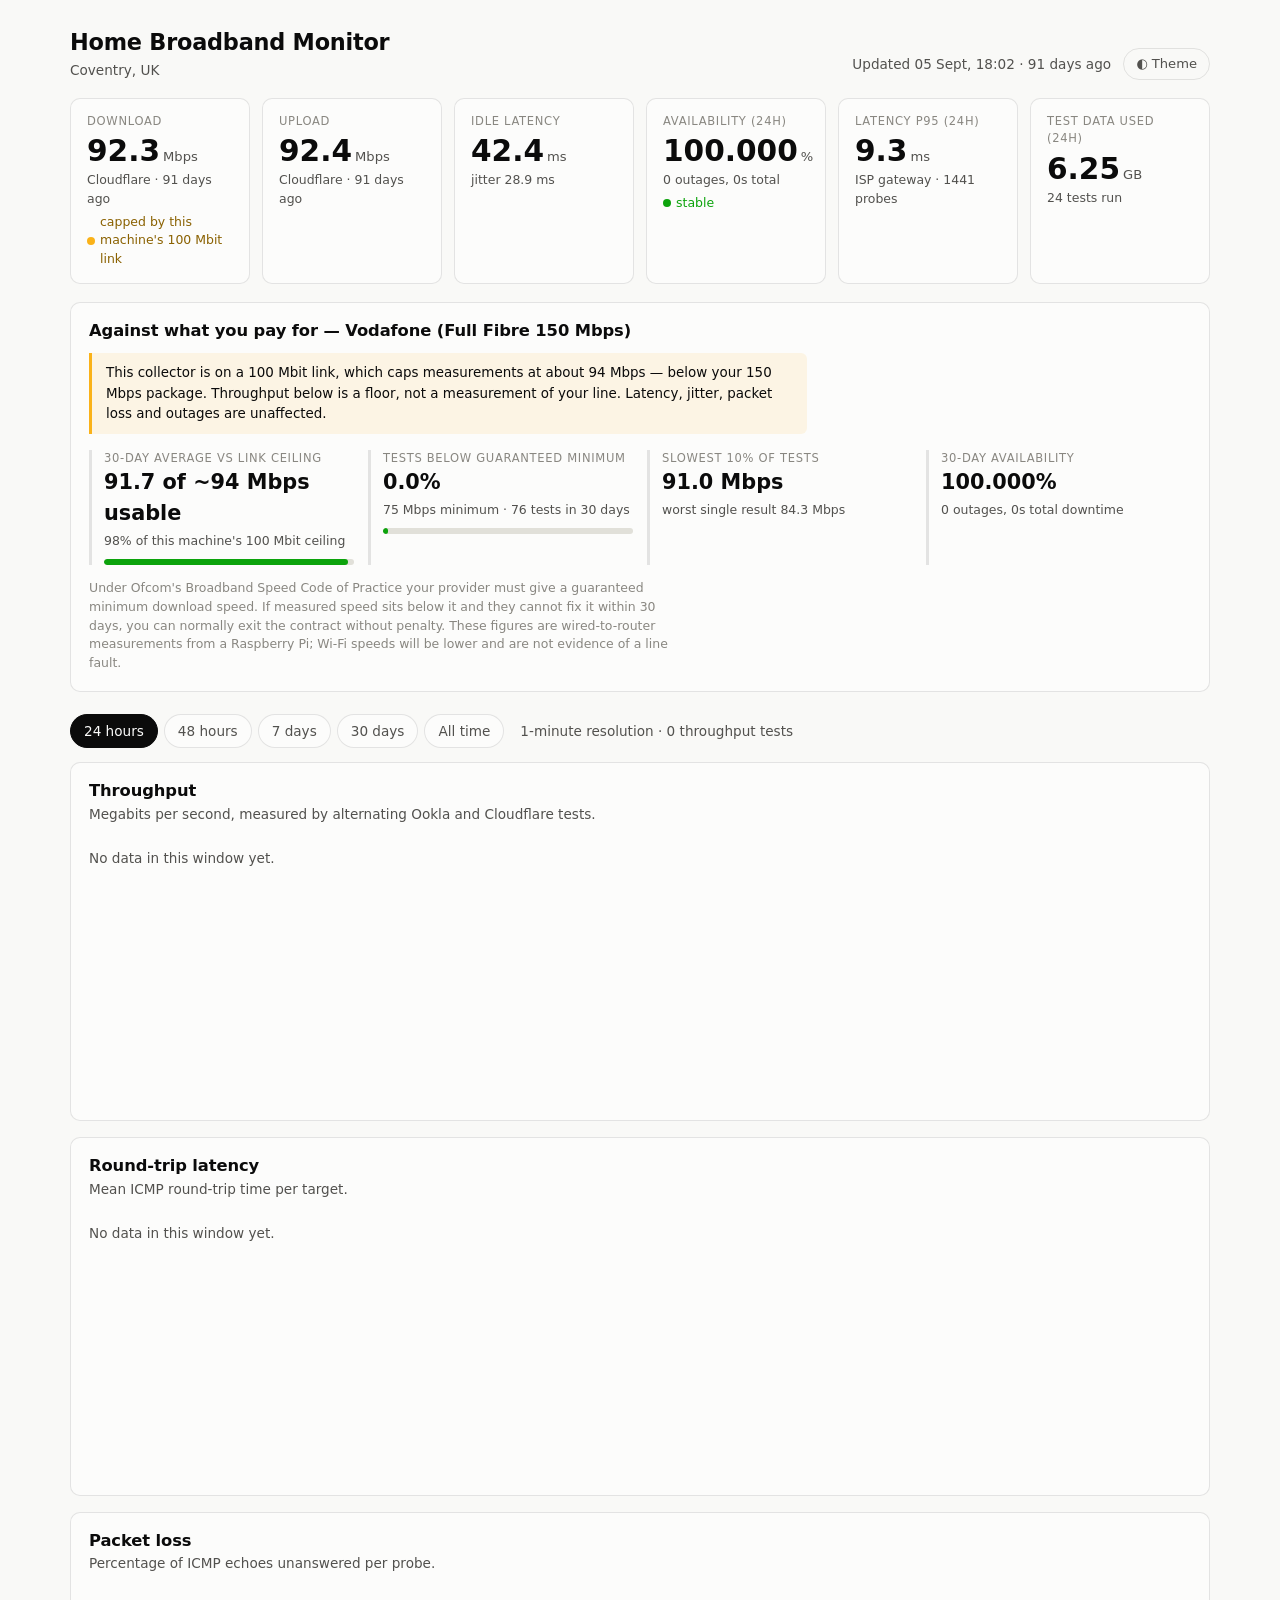
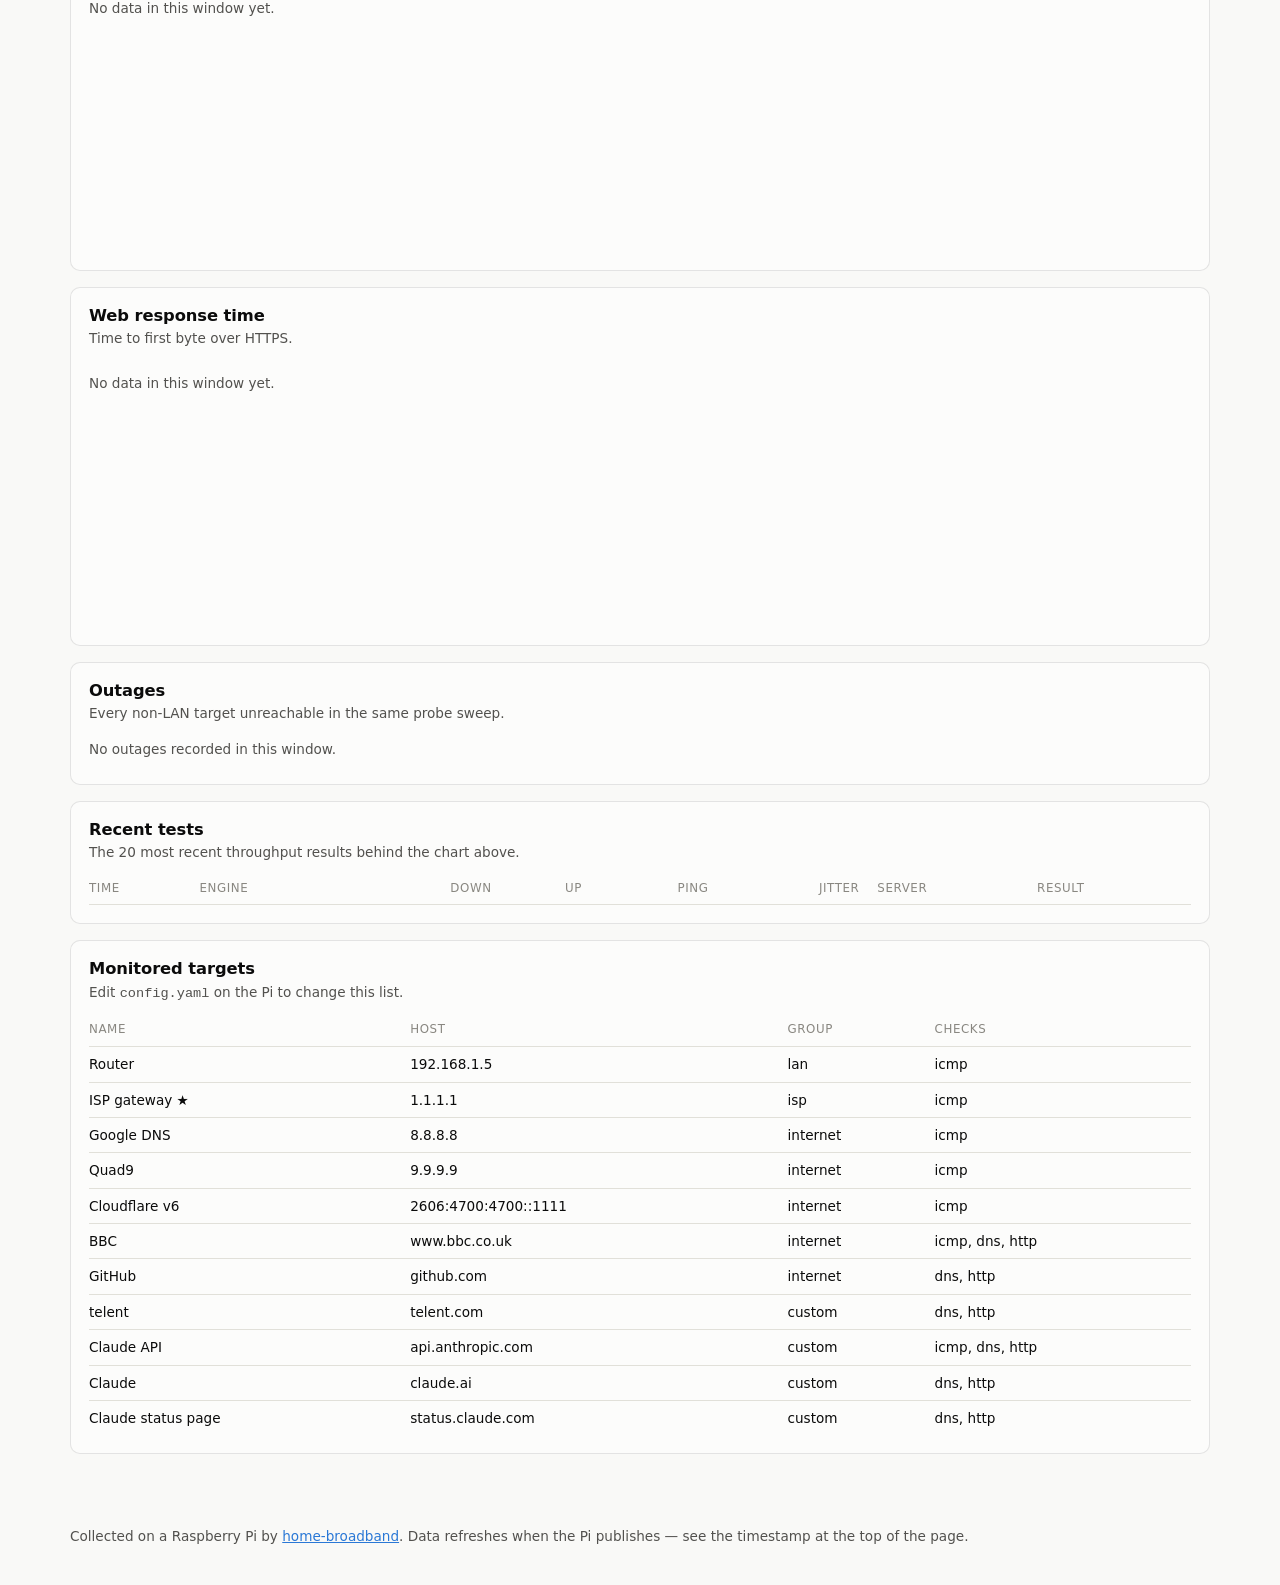
==== index.html @ ff3b15b9 "data: broadband snapshot 2026-09-05 17:02 UTC" ====
<!doctype html>
<html lang="en">
<head>
<meta charset="utf-8">
<meta name="viewport" content="width=device-width, initial-scale=1">
<title>Home Broadband Monitor</title>
<meta name="description" content="Continuous broadband throughput, latency and packet-loss monitoring.">
<meta name="color-scheme" content="light dark">
<link rel="stylesheet" href="vendor/uPlot.min.css">
<link rel="stylesheet" href="style.css">
<link rel="icon" href="data:image/svg+xml,<svg xmlns='http://www.w3.org/2000/svg' viewBox='0 0 100 100'><text y='.9em' font-size='90'>&#128225;</text></svg>">
</head>
<body data-palette="#2a78d6,#eb6834,#1baf7a,#eda100,#e87ba4,#008300,#4a3aa7,#e34948">

<header class="topbar">
  <div class="topbar-main">
    <h1 id="site-title">Home Broadband Monitor</h1>
    <p id="site-subtitle" class="muted"></p>
  </div>
  <div class="topbar-side">
    <p class="muted" id="generated">Loading…</p>
    <button id="theme-toggle" type="button" class="ghost-btn" aria-label="Toggle colour theme">
      <span aria-hidden="true">◐</span> Theme
    </button>
  </div>
</header>

<main>
  <section id="tiles" class="tiles" aria-label="Current status"></section>

  <section class="panel" id="sla-panel" hidden>
    <h2>Against what you pay for</h2>
    <p id="sla-banner" class="banner" hidden></p>
    <div id="sla-body" class="sla-grid"></div>
    <p class="footnote">
      Under Ofcom's Broadband Speed Code of Practice your provider must give a
      guaranteed minimum download speed. If measured speed sits below it and they
      cannot fix it within 30 days, you can normally exit the contract without penalty.
      These figures are wired-to-router measurements from a Raspberry Pi; Wi-Fi speeds
      will be lower and are not evidence of a line fault.
    </p>
  </section>

  <div class="controls" role="group" aria-label="Time range">
    <div class="range-buttons" id="range-buttons">
      <button type="button" data-range="24h" class="active">24 hours</button>
      <button type="button" data-range="48h">48 hours</button>
      <button type="button" data-range="7d">7 days</button>
      <button type="button" data-range="30d">30 days</button>
      <button type="button" data-range="all">All time</button>
    </div>
    <p class="muted" id="range-note"></p>
  </div>

  <section class="panel chart-panel">
    <div class="chart-head">
      <h2>Throughput</h2>
      <p class="muted">Megabits per second, measured by alternating Ookla and Cloudflare tests.</p>
    </div>
    <div class="legend" id="legend-speed"></div>
    <div class="chart" id="chart-speed"></div>
  </section>

  <section class="panel chart-panel">
    <div class="chart-head">
      <h2>Round-trip latency</h2>
      <p class="muted">Mean ICMP round-trip time per target. <span id="latency-note"></span></p>
    </div>
    <div class="legend" id="legend-latency"></div>
    <div class="chart" id="chart-latency"></div>
  </section>

  <section class="panel chart-panel">
    <div class="chart-head">
      <h2>Packet loss</h2>
      <p class="muted">Percentage of ICMP echoes unanswered per probe.</p>
    </div>
    <div class="legend" id="legend-loss"></div>
    <div class="chart" id="chart-loss"></div>
  </section>

  <section class="panel chart-panel" id="ttfb-panel" hidden>
    <div class="chart-head">
      <h2>Web response time</h2>
      <p class="muted">Time to first byte over HTTPS.</p>
    </div>
    <div class="legend" id="legend-ttfb"></div>
    <div class="chart" id="chart-ttfb"></div>
  </section>

  <section class="panel">
    <div class="chart-head">
      <h2>Outages</h2>
      <p class="muted">Every non-LAN target unreachable in the same probe sweep.</p>
    </div>
    <div class="table-wrap"><table id="outages-table"><thead><tr>
      <th scope="col">Started</th><th scope="col">Ended</th><th scope="col">Duration</th>
    </tr></thead><tbody></tbody></table></div>
    <p class="muted empty" id="outages-empty" hidden>No outages recorded in this window.</p>
  </section>

  <section class="panel">
    <div class="chart-head">
      <h2>Recent tests</h2>
      <p class="muted">The 20 most recent throughput results behind the chart above.</p>
    </div>
    <div class="table-wrap"><table id="tests-table"><thead><tr>
      <th scope="col">Time</th><th scope="col">Engine</th>
      <th scope="col" class="num">Down</th><th scope="col" class="num">Up</th>
      <th scope="col" class="num">Ping</th><th scope="col" class="num">Jitter</th>
      <th scope="col">Server</th><th scope="col">Result</th>
    </tr></thead><tbody></tbody></table></div>
  </section>

  <section class="panel" id="targets-panel">
    <div class="chart-head">
      <h2>Monitored targets</h2>
      <p class="muted">Edit <code>config.yaml</code> on the Pi to change this list.</p>
    </div>
    <div class="table-wrap"><table id="targets-table"><thead><tr>
      <th scope="col">Name</th><th scope="col">Host</th>
      <th scope="col">Group</th><th scope="col">Checks</th>
    </tr></thead><tbody></tbody></table></div>
  </section>
</main>

<footer>
  <p class="muted">
    Collected on a Raspberry Pi by
    <a href="https://github.com/mmorrow24work/home-broadband">home-broadband</a>.
    Data refreshes when the Pi publishes — see the timestamp at the top of the page.
  </p>
</footer>

<div id="tooltip" class="tooltip" hidden></div>

<script src="vendor/uPlot.iife.min.js"></script>
<script src="app.js"></script>
</body>
</html>
---- vendor/uPlot.min.css ----
.uplot, .uplot *, .uplot *::before, .uplot *::after {box-sizing: border-box;}.uplot {font-family: system-ui, -apple-system, "Segoe UI", Roboto, "Helvetica Neue", Arial, "Noto Sans", sans-serif, "Apple Color Emoji", "Segoe UI Emoji", "Segoe UI Symbol", "Noto Color Emoji";line-height: 1.5;width: min-content;}.u-title {text-align: center;font-size: 18px;font-weight: bold;}.u-wrap {position: relative;user-select: none;}.u-over, .u-under {position: absolute;}.u-under {overflow: hidden;}.uplot canvas {display: block;position: relative;width: 100%;height: 100%;}.u-axis {position: absolute;}.u-legend {font-size: 14px;margin: auto;text-align: center;}.u-inline {display: block;}.u-inline * {display: inline-block;}.u-inline tr {margin-right: 16px;}.u-legend th {font-weight: 600;}.u-legend th > * {vertical-align: middle;display: inline-block;}.u-legend .u-marker {width: 1em;height: 1em;margin-right: 4px;background-clip: padding-box !important;}.u-inline.u-live th::after {content: ":";vertical-align: middle;}.u-inline:not(.u-live) .u-value {display: none;}.u-series > * {padding: 4px;}.u-series th {cursor: pointer;}.u-legend .u-off > * {opacity: 0.3;}.u-select {background: rgba(0,0,0,0.07);position: absolute;pointer-events: none;}.u-cursor-x, .u-cursor-y {position: absolute;left: 0;top: 0;pointer-events: none;will-change: transform;}.u-hz .u-cursor-x, .u-vt .u-cursor-y {height: 100%;border-right: 1px dashed #607D8B;}.u-hz .u-cursor-y, .u-vt .u-cursor-x {width: 100%;border-bottom: 1px dashed #607D8B;}.u-cursor-pt {position: absolute;top: 0;left: 0;border-radius: 50%;border: 0 solid;pointer-events: none;will-change: transform;/*this has to be !important since we set inline "background" shorthand */background-clip: padding-box !important;}.u-axis.u-off, .u-select.u-off, .u-cursor-x.u-off, .u-cursor-y.u-off, .u-cursor-pt.u-off {display: none;}
---- style.css ----
/* home-broadband dashboard
   Palette: the validated reference instance (see docs/DESIGN.md).
   Light values on :root; dark values declared under BOTH the OS media query and
   the [data-theme="dark"] scope so the toggle wins in either direction. */

:root {
  color-scheme: light;

  --surface-1: #fcfcfb;      /* chart surface  */
  --plane:     #f9f9f7;      /* page plane     */
  --ink-1:     #0b0b0b;
  --ink-2:     #52514e;
  --ink-muted: #898781;
  --grid:      #e1e0d9;
  --axis:      #c3c2b7;
  --border:    rgba(11, 11, 11, 0.10);

  --series-1: #2a78d6;  /* blue    */
  --series-2: #eb6834;  /* orange  */
  --series-3: #1baf7a;  /* aqua    */
  --series-4: #eda100;  /* yellow  */
  --series-5: #e87ba4;  /* magenta */
  --series-6: #008300;  /* green   */
  --series-7: #4a3aa7;  /* violet  */
  --series-8: #e34948;  /* red     */

  --good:     #0ca30c;
  --warning:  #fab219;
  --serious:  #ec835a;
  --critical: #d03b3b;

  --radius: 10px;
  --font: system-ui, -apple-system, "Segoe UI", sans-serif;
}

@media (prefers-color-scheme: dark) {
  :root:where(:not([data-theme="light"])) {
    color-scheme: dark;
    --surface-1: #1a1a19;
    --plane:     #0d0d0d;
    --ink-1:     #ffffff;
    --ink-2:     #c3c2b7;
    --ink-muted: #898781;
    --grid:      #2c2c2a;
    --axis:      #383835;
    --border:    rgba(255, 255, 255, 0.10);
    --series-1: #3987e5;
    --series-2: #d95926;
    --series-3: #199e70;
    --series-4: #c98500;
    --series-5: #d55181;
    --series-6: #008300;
    --series-7: #9085e9;
    --series-8: #e66767;
  }
}

:root[data-theme="dark"] {
  color-scheme: dark;
  --surface-1: #1a1a19;
  --plane:     #0d0d0d;
  --ink-1:     #ffffff;
  --ink-2:     #c3c2b7;
  --ink-muted: #898781;
  --grid:      #2c2c2a;
  --axis:      #383835;
  --border:    rgba(255, 255, 255, 0.10);
  --series-1: #3987e5;
  --series-2: #d95926;
  --series-3: #199e70;
  --series-4: #c98500;
  --series-5: #d55181;
  --series-6: #008300;
  --series-7: #9085e9;
  --series-8: #e66767;
}

* { box-sizing: border-box; }

body {
  margin: 0;
  font-family: var(--font);
  font-size: 15px;
  line-height: 1.5;
  color: var(--ink-1);
  background: var(--plane);
  -webkit-font-smoothing: antialiased;
}

main { max-width: 1180px; margin: 0 auto; padding: 0 20px 56px; }

h1 { font-size: 1.4rem; margin: 0; letter-spacing: -0.01em; }
h2 { font-size: 1.02rem; margin: 0; letter-spacing: -0.005em; }
p  { margin: 0; }
a  { color: var(--series-1); }

.muted { color: var(--ink-2); font-size: 0.85rem; }
.footnote { color: var(--ink-muted); font-size: 0.78rem; margin-top: 14px; max-width: 76ch; }

/* ---------- top bar ---------- */
.topbar {
  display: flex; flex-wrap: wrap; gap: 12px;
  align-items: flex-end; justify-content: space-between;
  max-width: 1180px; margin: 0 auto; padding: 26px 20px 18px;
}
.topbar-side { display: flex; align-items: center; gap: 12px; }

.ghost-btn {
  font: inherit; font-size: 0.82rem; color: var(--ink-2);
  background: transparent; border: 1px solid var(--border);
  border-radius: 999px; padding: 5px 12px; cursor: pointer;
}
.ghost-btn:hover { background: var(--surface-1); color: var(--ink-1); }

/* ---------- stat tiles ---------- */
.tiles {
  display: grid; gap: 12px; margin-bottom: 18px;
  grid-template-columns: repeat(auto-fit, minmax(168px, 1fr));
}
.tile {
  background: var(--surface-1); border: 1px solid var(--border);
  border-radius: var(--radius); padding: 14px 16px;
}
.tile-label {
  font-size: 0.72rem; text-transform: uppercase; letter-spacing: 0.06em;
  color: var(--ink-muted);
}
.tile-value { font-size: 1.85rem; font-weight: 600; line-height: 1.15; margin-top: 4px; }
.tile-value .unit { font-size: 0.82rem; font-weight: 500; color: var(--ink-2); margin-left: 3px; }
.tile-sub { font-size: 0.78rem; color: var(--ink-2); margin-top: 3px; }
.tile-status { display: inline-flex; align-items: center; gap: 5px; font-size: 0.78rem; margin-top: 4px; }
.dot { width: 8px; height: 8px; border-radius: 50%; flex: none; }
.s-good     { color: var(--good); }     .s-good .dot     { background: var(--good); }
.s-warning  { color: #8a6100; }         .s-warning .dot  { background: var(--warning); }
.s-critical { color: var(--critical); } .s-critical .dot { background: var(--critical); }
:root[data-theme="dark"] .s-warning { color: var(--warning); }
@media (prefers-color-scheme: dark) {
  :root:where(:not([data-theme="light"])) .s-warning { color: var(--warning); }
}

/* ---------- panels ---------- */
.panel {
  background: var(--surface-1); border: 1px solid var(--border);
  border-radius: var(--radius); padding: 16px 18px 18px; margin-bottom: 16px;
}
.chart-head { margin-bottom: 10px; }
.chart { width: 100%; min-height: 260px; }

.banner {
  border-left: 3px solid var(--warning);
  background: color-mix(in srgb, var(--warning) 10%, transparent);
  border-radius: 0 6px 6px 0;
  padding: 10px 14px; margin: 10px 0 16px;
  font-size: 0.84rem; color: var(--ink-1); max-width: 84ch;
}

.sla-grid { display: grid; gap: 14px; grid-template-columns: repeat(auto-fit, minmax(210px, 1fr)); }
.sla-item { border-left: 3px solid var(--border); padding-left: 12px; }
.sla-item strong { display: block; font-size: 1.3rem; font-weight: 600; }
.bar { height: 6px; border-radius: 3px; background: var(--grid); margin-top: 8px; overflow: hidden; }
.bar > span { display: block; height: 100%; border-radius: 3px; background: var(--series-1); }

/* ---------- controls ---------- */
.controls {
  display: flex; flex-wrap: wrap; align-items: center;
  gap: 10px 16px; margin: 22px 0 14px;
}
.range-buttons { display: flex; flex-wrap: wrap; gap: 6px; }
.range-buttons button {
  font: inherit; font-size: 0.85rem; padding: 6px 13px; cursor: pointer;
  color: var(--ink-2); background: var(--surface-1);
  border: 1px solid var(--border); border-radius: 999px;
}
.range-buttons button:hover { color: var(--ink-1); }
.range-buttons button.active {
  background: var(--ink-1); border-color: var(--ink-1);
  color: var(--surface-1); font-weight: 500;
}

/* ---------- legend ---------- */
.legend { display: flex; flex-wrap: wrap; gap: 6px 16px; margin-bottom: 8px; }
.legend-item {
  display: inline-flex; align-items: center; gap: 6px;
  font-size: 0.82rem; color: var(--ink-2); cursor: pointer;
  background: none; border: 0; padding: 2px 0; font-family: inherit;
}
.legend-item .swatch { width: 12px; height: 3px; border-radius: 2px; flex: none; }
.legend-item[aria-pressed="false"] { opacity: 0.38; text-decoration: line-through; }

/* ---------- tables ---------- */
.table-wrap { overflow-x: auto; }
table { width: 100%; border-collapse: collapse; font-size: 0.85rem; }
th, td {
  text-align: left; padding: 7px 12px 7px 0;
  border-bottom: 1px solid var(--grid); white-space: nowrap;
}
th { color: var(--ink-muted); font-weight: 500; font-size: 0.74rem;
     text-transform: uppercase; letter-spacing: 0.05em; }
td { font-variant-numeric: tabular-nums; }
td.num, th.num { text-align: right; padding-right: 18px; }
tbody tr:last-child td { border-bottom: 0; }
.empty { padding: 6px 0; }

/* ---------- tooltip ---------- */
.tooltip {
  position: fixed; z-index: 20; pointer-events: none;
  background: var(--surface-1); color: var(--ink-1);
  border: 1px solid var(--border); border-radius: 8px;
  padding: 8px 10px; font-size: 0.8rem; line-height: 1.45;
  box-shadow: 0 6px 20px rgba(0, 0, 0, 0.18); max-width: 280px;
}
.tooltip .tt-time { color: var(--ink-muted); font-size: 0.74rem; margin-bottom: 4px; }
.tooltip .tt-row { display: flex; align-items: center; gap: 7px; }
.tooltip .tt-row .swatch { width: 10px; height: 3px; border-radius: 2px; flex: none; }
.tooltip .tt-row .tt-val { margin-left: auto; font-variant-numeric: tabular-nums; }

/* ---------- uPlot chrome ---------- */
.u-legend { display: none; }
.u-select { background: rgba(42, 120, 214, 0.12); }

footer { max-width: 1180px; margin: 0 auto; padding: 0 20px 40px; }

@media (max-width: 640px) {
  .tile-value { font-size: 1.5rem; }
  main, .topbar, footer { padding-left: 14px; padding-right: 14px; }
}
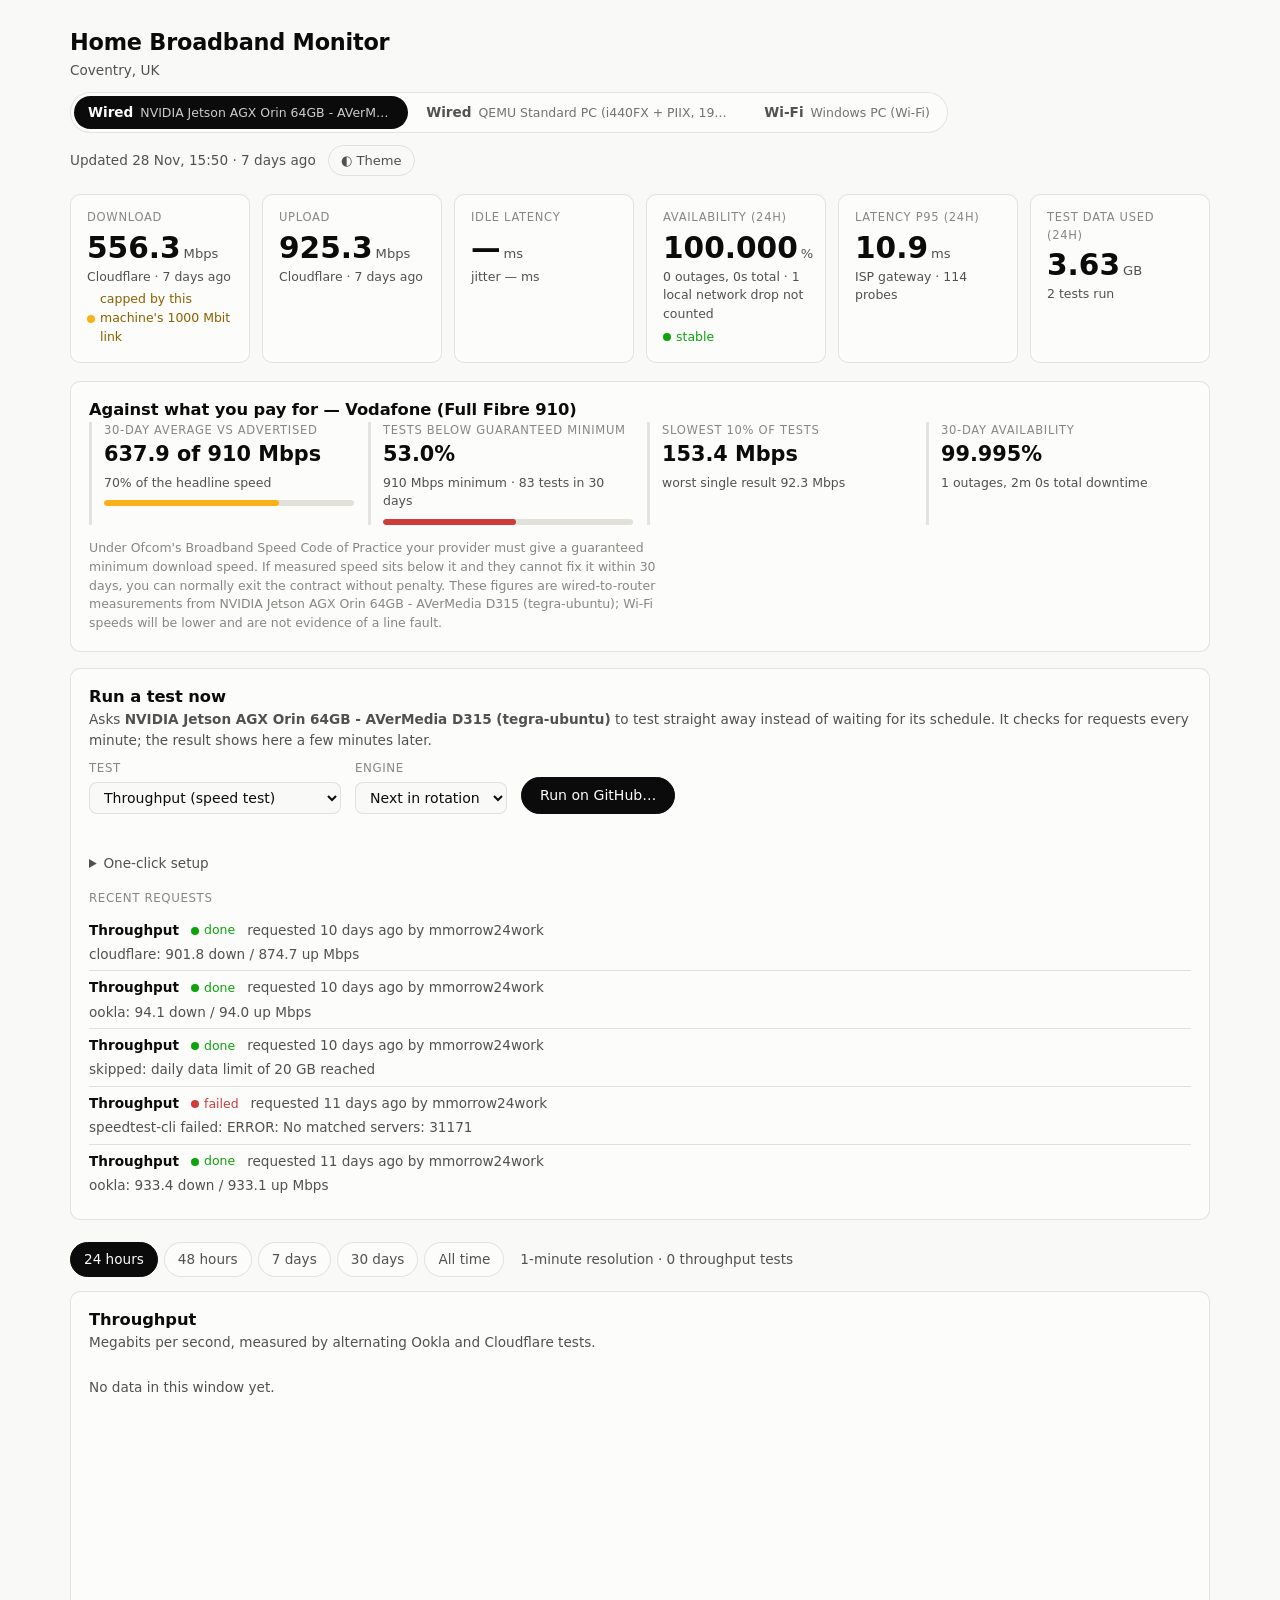
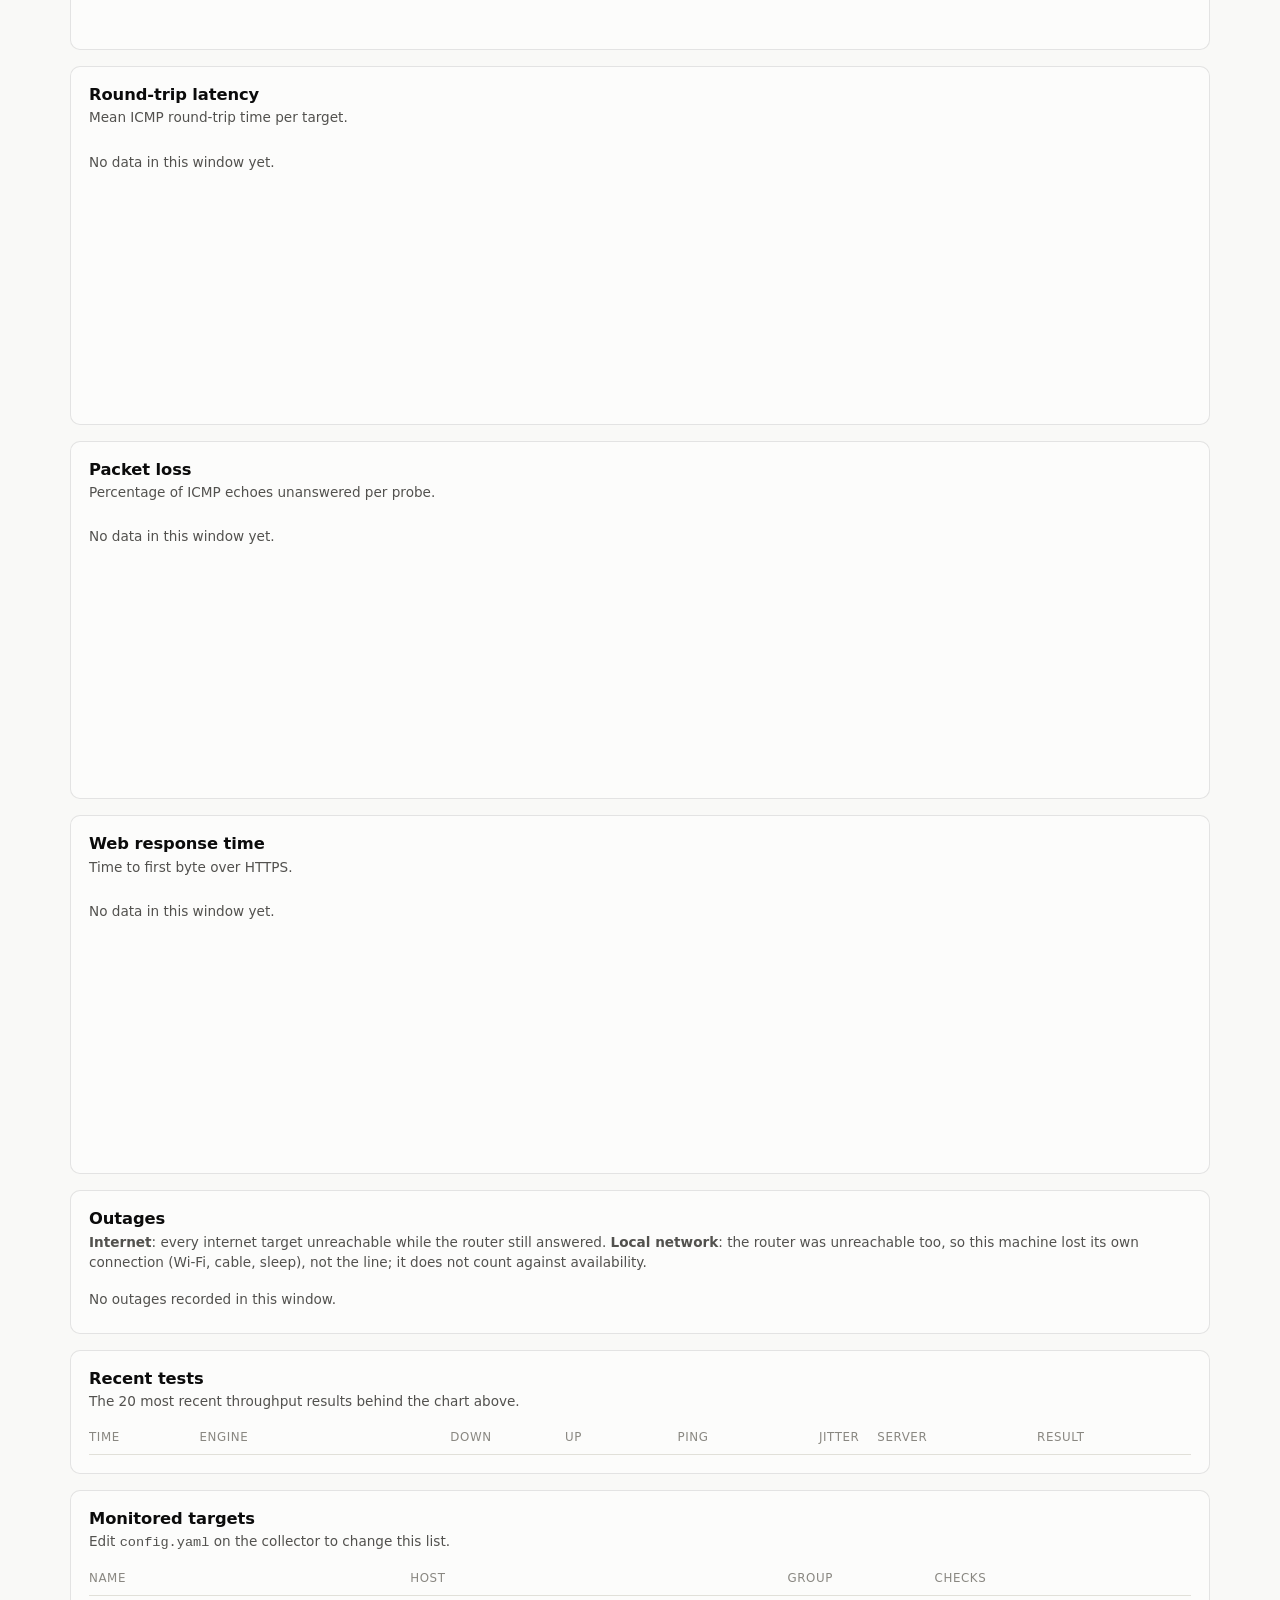
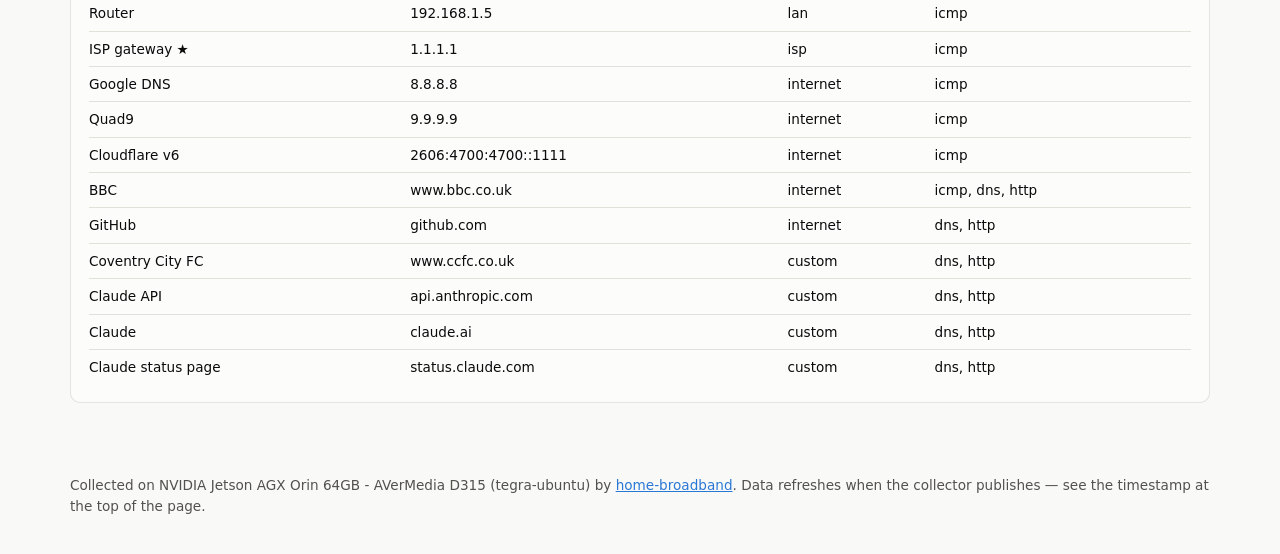
==== commit d3de1a33: "data: tegra-ubuntu snapshot 2026-11-28 15:50 UTC" ====
--- a/index.html
+++ b/index.html
@@ -16,6 +16,8 @@
   <div class="topbar-main">
     <h1 id="site-title">Home Broadband Monitor</h1>
     <p id="site-subtitle" class="muted"></p>
+    <div id="collector-switch" class="collector-switch" role="group"
+         aria-label="Which collector's measurements to show" hidden></div>
   </div>
   <div class="topbar-side">
     <p class="muted" id="generated">Loading…</p>
@@ -36,9 +38,55 @@
       Under Ofcom's Broadband Speed Code of Practice your provider must give a
       guaranteed minimum download speed. If measured speed sits below it and they
       cannot fix it within 30 days, you can normally exit the contract without penalty.
-      These figures are wired-to-router measurements from a Raspberry Pi; Wi-Fi speeds
-      will be lower and are not evidence of a line fault.
+      <span id="sla-method">These figures are measurements from a dedicated collector.</span>
     </p>
+  </section>
+
+  <section class="panel" id="run-panel" hidden>
+    <div class="chart-head">
+      <h2>Run a test now</h2>
+      <p class="muted">Asks <strong class="run-who">this collector</strong> to test straight away
+        instead of waiting for its schedule. It checks for requests every minute; the result shows
+        here a few minutes later.</p>
+    </div>
+    <form id="run-form" class="run-form">
+      <label>Test
+        <select id="run-test">
+          <option value="speed">Throughput (speed test)</option>
+          <option value="latency">Latency, DNS and web sweep</option>
+          <option value="both">Both</option>
+        </select>
+      </label>
+      <label id="run-engine-wrap">Engine
+        <select id="run-engine"><option value="auto">Next in rotation</option></select>
+      </label>
+      <button type="submit" id="run-go" class="primary-btn">Run now</button>
+    </form>
+    <p id="run-status" class="run-status muted" role="status" aria-live="polite"></p>
+    <details class="run-setup" id="run-setup">
+      <summary>One-click setup</summary>
+      <div class="run-setup-body">
+        <p class="muted">Requests go through this site's GitHub repository, so only people who can
+          run its workflows can start a test. Without a token, <em>Run now</em> opens the workflow
+          on GitHub for you to start there. With one, it starts it directly from this page.</p>
+        <ol class="muted">
+          <li>On GitHub, create a <a id="run-token-link" href="https://github.com/settings/personal-access-tokens/new"
+            target="_blank" rel="noopener">fine-grained personal access token</a>.</li>
+          <li>Limit it to <strong>only</strong> <code class="run-repo">this repository</code>, with the
+            single permission <strong>Actions: Read and write</strong>. That lets it start
+            workflows and nothing else: it cannot read or change code.</li>
+          <li>Paste it below. It is kept in this browser only and is sent to nothing but
+            <code>api.github.com</code>.</li>
+        </ol>
+        <div class="run-token-row">
+          <input id="run-token" type="password" autocomplete="off" spellcheck="false"
+                 placeholder="github_pat_…" aria-label="GitHub token">
+          <button type="button" id="run-token-save" class="ghost-btn">Save</button>
+          <button type="button" id="run-token-forget" class="ghost-btn">Forget</button>
+        </div>
+      </div>
+    </details>
+    <div id="run-history" class="run-history"></div>
   </section>
 
   <div class="controls" role="group" aria-label="Time range">
@@ -61,6 +109,18 @@
     <div class="chart" id="chart-speed"></div>
   </section>
 
+  <section class="panel chart-panel" id="lan-panel" hidden>
+    <div class="chart-head">
+      <h2>Wi-Fi throughput</h2>
+      <p class="muted">iperf3 against <span id="lan-server">a wired machine</span> on the same network,
+        so the internet is not involved: the Wi-Fi alone. Compare with the throughput chart above to see
+        which of the two is the bottleneck.</p>
+    </div>
+    <p class="muted" id="lan-radio"></p>
+    <div class="legend" id="legend-lan"></div>
+    <div class="chart" id="chart-lan"></div>
+  </section>
+
   <section class="panel chart-panel">
     <div class="chart-head">
       <h2>Round-trip latency</h2>
@@ -91,10 +151,13 @@
   <section class="panel">
     <div class="chart-head">
       <h2>Outages</h2>
-      <p class="muted">Every non-LAN target unreachable in the same probe sweep.</p>
+      <p class="muted"><strong>Internet</strong>: every internet target unreachable while the
+        router still answered. <strong>Local network</strong>: the router was unreachable too, so
+        this machine lost its own connection (Wi-Fi, cable, sleep), not the line; it does not
+        count against availability.</p>
     </div>
     <div class="table-wrap"><table id="outages-table"><thead><tr>
-      <th scope="col">Started</th><th scope="col">Ended</th><th scope="col">Duration</th>
+      <th scope="col">Type</th><th scope="col">Started</th><th scope="col">Ended</th><th scope="col">Duration</th>
     </tr></thead><tbody></tbody></table></div>
     <p class="muted empty" id="outages-empty" hidden>No outages recorded in this window.</p>
   </section>
@@ -115,7 +178,7 @@
   <section class="panel" id="targets-panel">
     <div class="chart-head">
       <h2>Monitored targets</h2>
-      <p class="muted">Edit <code>config.yaml</code> on the Pi to change this list.</p>
+      <p class="muted">Edit <code>config.yaml</code> on the collector to change this list.</p>
     </div>
     <div class="table-wrap"><table id="targets-table"><thead><tr>
       <th scope="col">Name</th><th scope="col">Host</th>
@@ -126,9 +189,9 @@
 
 <footer>
   <p class="muted">
-    Collected on a Raspberry Pi by
+    Collected on <span class="collector-name">a dedicated collector</span> by
     <a href="https://github.com/mmorrow24work/home-broadband">home-broadband</a>.
-    Data refreshes when the Pi publishes — see the timestamp at the top of the page.
+    Data refreshes when the collector publishes — see the timestamp at the top of the page.
   </p>
 </footer>
 
--- a/style.css
+++ b/style.css
@@ -112,6 +112,26 @@
 }
 .ghost-btn:hover { background: var(--surface-1); color: var(--ink-1); }
 
+/* ---------- collector switch ---------- */
+.collector-switch {
+  display: inline-flex; flex-wrap: wrap; gap: 4px; margin-top: 12px;
+  padding: 3px; border: 1px solid var(--border); border-radius: 999px;
+  background: var(--surface-1);
+}
+.collector-switch button {
+  font: inherit; font-size: 0.85rem; cursor: pointer;
+  display: inline-flex; align-items: baseline; gap: 7px;
+  padding: 6px 14px; border: 0; border-radius: 999px;
+  color: var(--ink-2); background: transparent; max-width: 100%;
+}
+.collector-switch button:hover { color: var(--ink-1); }
+.collector-switch button[aria-pressed="true"] { background: var(--ink-1); color: var(--surface-1); }
+.collector-switch .conn { font-weight: 600; }
+.collector-switch .who {
+  font-size: 0.78rem; opacity: 0.8;
+  overflow: hidden; text-overflow: ellipsis; white-space: nowrap; max-width: 32ch;
+}
+
 /* ---------- stat tiles ---------- */
 .tiles {
   display: grid; gap: 12px; margin-bottom: 18px;
@@ -177,6 +197,47 @@
   color: var(--surface-1); font-weight: 500;
 }
 
+/* ---------- run a test now ---------- */
+.run-form { display: flex; flex-wrap: wrap; align-items: flex-end; gap: 10px 14px; }
+.run-form label {
+  display: flex; flex-direction: column; gap: 4px;
+  font-size: 0.74rem; color: var(--ink-muted);
+  text-transform: uppercase; letter-spacing: 0.05em;
+}
+.run-form label[hidden] { display: none; }
+.run-form select, .run-token-row input {
+  font: inherit; font-size: 0.88rem; text-transform: none; letter-spacing: 0;
+  color: var(--ink-1); background: var(--plane);
+  border: 1px solid var(--border); border-radius: 8px; padding: 6px 10px;
+}
+.primary-btn {
+  font: inherit; font-size: 0.88rem; font-weight: 500; cursor: pointer;
+  color: var(--surface-1); background: var(--ink-1);
+  border: 1px solid var(--ink-1); border-radius: 999px; padding: 7px 18px;
+}
+.primary-btn:disabled { opacity: 0.45; cursor: progress; }
+.run-status { margin-top: 10px; min-height: 1.3em; font-size: 0.85rem; max-width: 90ch; }
+.run-setup { margin-top: 12px; font-size: 0.85rem; }
+.run-setup summary { cursor: pointer; color: var(--ink-2); }
+.run-setup-body { margin-top: 8px; max-width: 80ch; }
+.run-setup-body ol { padding-left: 20px; margin: 8px 0; }
+.run-setup-body li { margin-bottom: 4px; }
+.run-token-row { display: flex; flex-wrap: wrap; gap: 8px; margin-top: 8px; }
+.run-token-row input { flex: 1 1 260px; min-width: 0; }
+.run-token-row button[hidden] { display: none; }
+.run-history h3 {
+  font-size: 0.74rem; font-weight: 500; color: var(--ink-muted); margin: 16px 0 6px;
+  text-transform: uppercase; letter-spacing: 0.05em;
+}
+.run-history ul { list-style: none; margin: 0; padding: 0; font-size: 0.85rem; }
+.run-history li {
+  display: flex; flex-wrap: wrap; align-items: baseline; gap: 4px 12px;
+  padding: 6px 0; border-bottom: 1px solid var(--grid);
+}
+.run-history li:last-child { border-bottom: 0; }
+.run-history .tile-status { margin-top: 0; }
+.run-detail { flex-basis: 100%; }
+
 /* ---------- legend ---------- */
 .legend { display: flex; flex-wrap: wrap; gap: 6px 16px; margin-bottom: 8px; }
 .legend-item {
